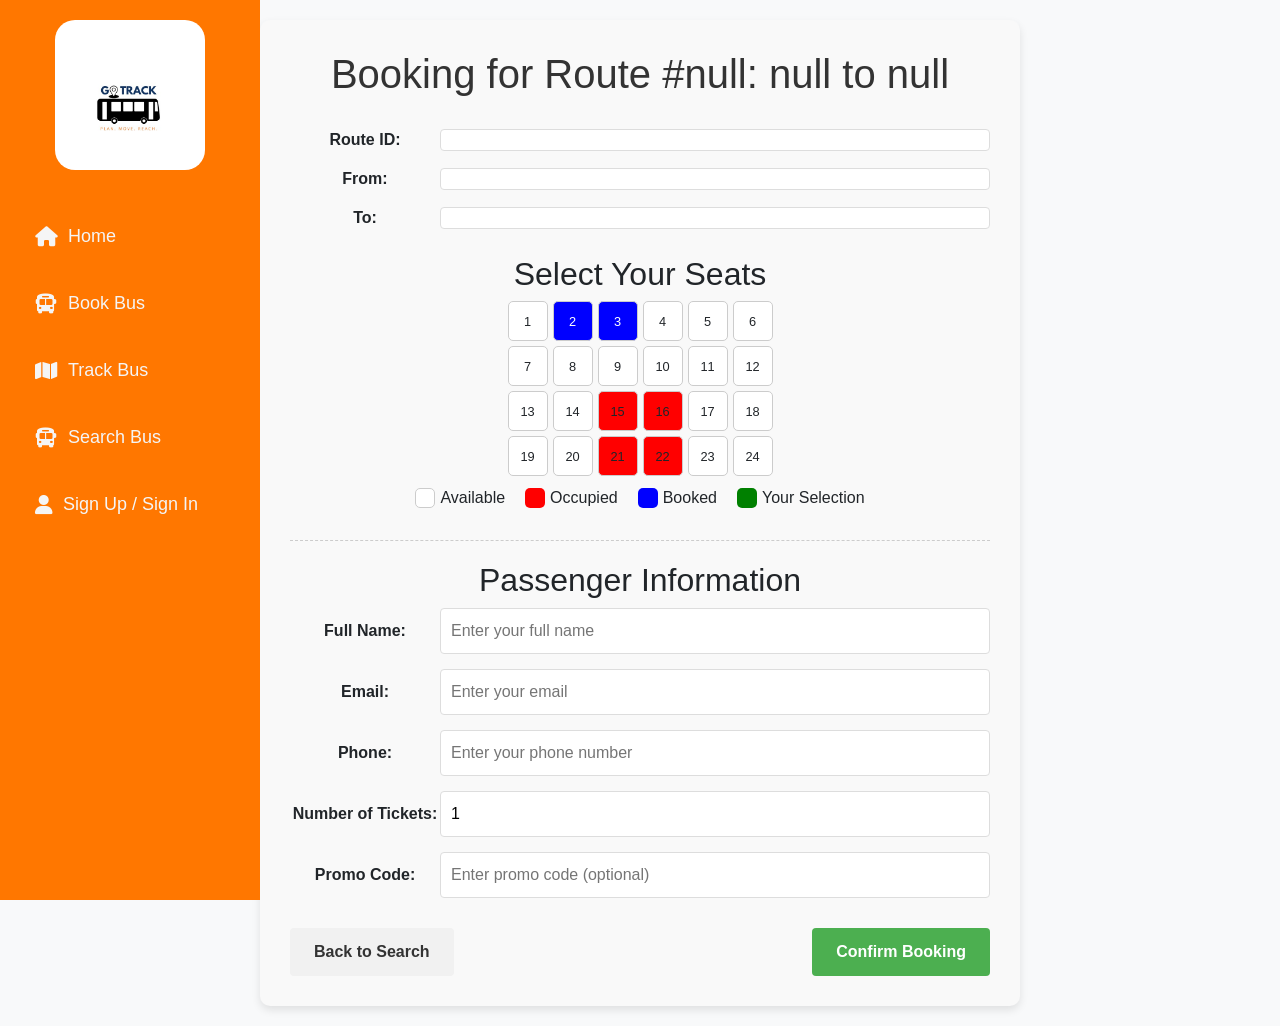
==== frontend/booking.html @ b5db7807 "Initial commit for branch5" ====
<!DOCTYPE html>
<html lang="en">
<head>
    <meta charset="UTF-8">
    <meta name="viewport" content="width=device-width, initial-scale=1.0">
    <title>GoTrack - Booking</title>
    <link href="https://cdn.jsdelivr.net/npm/bootstrap@5.3.0/dist/css/bootstrap.min.css" rel="stylesheet">
    <link href="https://cdnjs.cloudflare.com/ajax/libs/font-awesome/6.0.0/css/all.min.css" rel="stylesheet">
    <link rel="stylesheet" href="style.css">
    <style>
        body {
            font-family: Arial, sans-serif;
            max-width: 800px;
            margin: 0 auto;
            padding: 20px;
        }
        h1 {
            text-align: center;
            color: #333;
            margin-bottom: 30px;
        }
        .booking-container {
            background-color: #f9f9f9;
            border-radius: 10px;
            padding: 30px;
            box-shadow: 0 4px 8px rgba(0,0,0,0.1);
        }
        .booking-info {
            margin-bottom: 25px;
        }
        .booking-field {
            display: flex;
            margin-bottom: 15px;
            align-items: center;
        }
        .booking-label {
            width: 150px;
            font-weight: bold;
        }
        .booking-value {
            flex-grow: 1;
            padding: 10px;
            background: #fff;
            border: 1px solid #ddd;
            border-radius: 4px;
        }
        .booking-details {
            margin-top: 30px;
            padding-top: 20px;
            border-top: 1px dashed #ccc;
        }
        .action-buttons {
            display: flex;
            justify-content: space-between;
            margin-top: 30px;
        }
        .button {
            padding: 12px 24px;
            border: none;
            border-radius: 4px;
            font-weight: bold;
            cursor: pointer;
        }
        .confirm-btn {
            background-color: #4CAF50;
            color: white;
        }
        .back-btn {
            background-color: #f1f1f1;
            color: #333;
        }
        .sidebar ul a{
        text-decoration: none;
        }

        /* Styles for the bus seat UI */
        .bus-container {
            display: flex;
            flex-direction: column;
            align-items: center;
            margin-bottom: 20px;
        }

        .seats {
            display: grid;
            grid-template-columns: repeat(6, 40px); /* Adjust number of columns as needed */
            grid-gap: 5px;
            margin-bottom: 10px;
        }

        .seat {
            width: 40px;
            height: 40px;
            border: 1px solid #ccc;
            border-radius: 5px;
            display: flex;
            justify-content: center;
            align-items: center;
            cursor: pointer;
            font-size: 0.8em;
        }

        .seat.available {
            background-color: white;
        }

        .seat.occupied {
            background-color: red;
            cursor: not-allowed;
        }

        .seat.booked {
            background-color: blue;
            cursor: not-allowed;
            color: white;
        }

        .seat.selected {
            background-color: green;
            color: white;
        }

        .seat-legend {
            display: flex;
            justify-content: center;
            gap: 20px;
        }

        .legend-item {
            display: flex;
            align-items: center;
        }

        .legend-color {
            width: 20px;
            height: 20px;
            border-radius: 5px;
            margin-right: 5px;
        }

        .legend-available .legend-color {
            background-color: white;
            border: 1px solid #ccc;
        }

        .legend-occupied .legend-color {
            background-color: red;
        }

        .legend-booked .legend-color {
            background-color: blue;
        }

        .legend-selected .legend-color {
            background-color: green;
        }
    </style>
</head>
<body>
    <div class="sidebar">
        <h3><img src="logo.jpg" alt="GoTrack"></h3>
        <ul>
            <li>
                <a href="index.html">
                    <i class="fas fa-home"></i> Home
                </a>
            </li>
            <li>
                <i class="fas fa-bus"></i> Book Bus
            </li>
            <li><i class="fas fa-map"></i> Track Bus</li>
            <li>
                <a href="Search.html">
                    <i class="fas fa-bus"></i> Search Bus
                </a>
            </li>
            <li><i class="fas fa-user" ></i> Sign Up / Sign In</li>
        </ul>
    </div>
    <div class="booking-container">
        <h1 id="bookingTitle">Booking Details</h1>

        <div class="booking-info">
            <div class="booking-field">
                <div class="booking-label">Route ID:</div>
                <div id="routeId" class="booking-value"></div>
            </div>

            <div class="booking-field">
                <div class="booking-label">From:</div>
                <div id="fromLocation" class="booking-value"></div>
            </div>

            <div class="booking-field">
                <div class="booking-label">To:</div>
                <div id="toLocation" class="booking-value"></div>
            </div>
        </div>

        <!-- Bus Seat UI -->
        <div class="bus-container">
            <h2>Select Your Seats</h2>
            <div class="seats" id="busSeats">
                <!-- Seats will be generated here -->
            </div>

            <div class="seat-legend">
                <div class="legend-item legend-available">
                    <div class="legend-color"></div> Available
                </div>
                <div class="legend-item legend-occupied">
                    <div class="legend-color"></div> Occupied
                </div>
                <div class="legend-item legend-booked">
                    <div class="legend-color"></div> Booked
                </div>
                <div class="legend-item legend-selected">
                    <div class="legend-color"></div> Your Selection
                </div>
            </div>
        </div>

        <div class="booking-details">
            <h2>Passenger Information</h2>

            <div class="booking-field">
                <div class="booking-label">Full Name:</div>
                <input type="text" class="booking-value" placeholder="Enter your full name">
            </div>

            <div class="booking-field">
                <div class="booking-label">Email:</div>
                <input type="email" class="booking-value" placeholder="Enter your email">
            </div>

            <div class="booking-field">
                <div class="booking-label">Phone:</div>
                <input type="tel" class="booking-value" placeholder="Enter your phone number">
            </div>

            <div class="booking-field">
                <div class="booking-label">Number of Tickets:</div>
                <input type="number" class="booking-value" min="1" value="1" id="numTickets">
            </div>

            <div class="booking-field">
                <div class="booking-label">Promo Code:</div>
                <input type="text" class="booking-value" placeholder="Enter promo code (optional)">
            </div>
        </div>

        <div class="action-buttons">
            <button class="button back-btn" onclick="goBack()">Back to Search</button>
            <button class="button confirm-btn" onclick="confirmBooking()">Confirm Booking</button>
        </div>
    </div>

    <script>
        // Function to get URL parameters
        function getUrlParams() {
            const queryString = window.location.search;
            const urlParams = new URLSearchParams(queryString);
            return {
                id: urlParams.get('id'),
                from: urlParams.get('from'),
                to: urlParams.get('to')
            };
        }

        // Function to load route data
        function loadRouteData() {
            const params = getUrlParams();

            // Set the page title with route information
            document.title = `Booking: ${params.from} to ${params.to}`;

            // Set the heading with route ID and locations
            document.getElementById('bookingTitle').textContent =
                `Booking for Route #${params.id}: ${params.from} to ${params.to}`;

            // Fill in the route information
            document.getElementById('routeId').textContent = params.id;
            document.getElementById('fromLocation').textContent = params.from;
            document.getElementById('toLocation').textContent = params.to;
        }

        // Function to go back to search page
        function goBack() {
            window.location.href = 'index.html';
        }


        //Bus Seat Selection Logic
        const busSeatsContainer = document.getElementById('busSeats');
        let selectedSeats = JSON.parse(localStorage.getItem('selectedSeats')) || [];
        let bookedSeats = JSON.parse(localStorage.getItem('bookedSeats')) || [2, 3]; //Example booked seats
        let occupiedSeats = JSON.parse(localStorage.getItem('occupiedSeats')) || [15, 16, 21, 22]; //Example occupied seats
        const totalSeats = 24; // Total number of seats in the bus

        function generateSeats() {
            for (let i = 1; i <= totalSeats; i++) {
                const seat = document.createElement('div');
                seat.classList.add('seat');
                seat.textContent = i; // Seat Number

                if (occupiedSeats.includes(i)) {
                    seat.classList.add('occupied');
                } else if (bookedSeats.includes(i)) {
                    seat.classList.add('booked');
                } else if (selectedSeats.includes(i)) {
                    seat.classList.add('selected');
                    seat.classList.remove('available');
                } else {
                    seat.classList.add('available');
                }

                seat.addEventListener('click', () => toggleSeat(i, seat));


                busSeatsContainer.appendChild(seat);
            }
        }


       function toggleSeat(seatNumber, seatElement) {
            const numTickets = parseInt(document.getElementById('numTickets').value);

            if (occupiedSeats.includes(seatNumber) || bookedSeats.includes(seatNumber)) {
                // Do nothing if the seat is occupied or booked
                return;
            }

            if (selectedSeats.length < numTickets || selectedSeats.includes(seatNumber)) {

                if (selectedSeats.includes(seatNumber)) {
                    // Deselect seat
                    selectedSeats = selectedSeats.filter(seat => seat !== seatNumber);
                    seatElement.classList.remove('selected');
                    seatElement.classList.add('available'); // Revert to available style

                } else {
                    // Select seat
                    selectedSeats.push(seatNumber);
                    seatElement.classList.remove('available'); // Remove available style
                    seatElement.classList.add('selected');
                }
            } else {
                alert(`You can only select up to ${numTickets} seats.`);
            }

            // Update local storage
            localStorage.setItem('selectedSeats', JSON.stringify(selectedSeats));
        }

        function confirmBooking() {
            if (selectedSeats.length === 0) {
                alert('Please select at least one seat before confirming.');
                return;
            }

            //Here you'd handle the actual booking process
            alert(`Booking confirmed for seats: ${selectedSeats.join(', ')}`);

            // Optionally, update the UI to show these seats as booked
            selectedSeats.forEach(seatNumber => {
                const seatElement = document.querySelector(`#busSeats div:nth-child(${seatNumber})`);
                seatElement.classList.remove('selected', 'available');
                seatElement.classList.add('booked');
                seatElement.removeEventListener('click', () => toggleSeat(seatNumber, seatElement));
            });

            // Move selected seats to booked seats
            bookedSeats = bookedSeats.concat(selectedSeats);
            selectedSeats = [];

            // Update local storage
            localStorage.setItem('selectedSeats', JSON.stringify(selectedSeats));
            localStorage.setItem('bookedSeats', JSON.stringify(bookedSeats));
            updateSeatClasses();

            // Clear the selected seats array
            selectedSeats = [];
        }

         function updateSeatClasses() {
            const seats = document.querySelectorAll('.seat');
            seats.forEach((seat, index) => {
                const seatNumber = index + 1;
                seat.classList.remove('available', 'selected', 'booked', 'occupied');

                if (occupiedSeats.includes(seatNumber)) {
                    seat.classList.add('occupied');
                    seat.removeEventListener('click', () => toggleSeat(seatNumber, seat)); // Remove click listener
                } else if (bookedSeats.includes(seatNumber)) {
                    seat.classList.add('booked');
                    seat.removeEventListener('click', () => toggleSeat(seatNumber, seat)); // Remove click listener
                } else if (selectedSeats.includes(seatNumber)) {
                    seat.classList.add('selected');
                } else {
                    seat.classList.add('available');
                }
            });
        }

        // Load route data when page loads
        window.onload = () => {
            loadRouteData();
            generateSeats();
        };
    </script>
</body>
</html>
---- frontend/style.css ----
/* ---------- Global Styles ---------- */
body {
    margin: 0;
    font-family: Poppins, Arial, sans-serif;
    background: #f9f9f9;
}

.hidden {
    display: none;
}

img {
    max-width: 100%;
    border-radius: 20px;
}

/* ---------- Sidebar ---------- */
.sidebar {
    height: 100vh;
    width: 260px;
    position: fixed;
    left: 0;
    top: 0;
    background: #ff7700; /* GoTrack Orange */
    color: white;
    padding: 20px;
    transition: all 0.3s ease;
}

.sidebar h3 img {
    width: 150px;
    margin-bottom: 30px;
}

.sidebar ul {
    list-style: none;
    padding: 0;
}
.sidebar ul li {
    padding: 15px;
    margin-bottom: 10px;
    cursor: pointer;
    font-size: 18px;
    display: flex;
    align-items: center;
    gap: 10px;
    transition: 0.3s;
    color: #f5f5f5;
}

.sidebar ul li a{
    cursor: pointer;
    display: flex;
    align-items: center;
    gap: 10px;
    transition: 0.3s;
    color: #f5f5f5;
}

.sidebar ul li:hover {
    background: #FFC107;
    color: #ff7700;
    border-radius: 10px;
}

.sidebar ul li i {
    font-size: 20px;
}

/* ---------- Navbar ---------- */
.navbar {
    position: fixed;
    top: 0;
    left: 260px;
    right: 0;
    background: white;
    box-shadow: 0 0 10px rgba(0, 0, 0, 0.1);
    padding: 15px;
    display: flex;
    justify-content: space-between;
    align-items: center;
    z-index: 10;
}

.navbar .username {
    color: #ff7700;
    font-weight: bold;
}

.navbar button {
    background: #ff7700;
    color: white;
    border: none;
    padding: 10px 20px;
    border-radius: 5px;
    cursor: pointer;
    transition: background 0.3s;
}

.navbar button:hover {
    background: #ff5500;
}

/* ---------- Main Content ---------- */
.main-content {
    margin-left: 260px;
    padding: 20px;
    min-height: 100vh;
    transition: margin-left 0.3s ease;
}



/* ---------- Footer ---------- */
.footer-container {
    display: flex;
    margin-left: 250px;
    padding: 20px;
    background: #fefefe; /* Footer Orange */
    color: rgb(2, 2, 2);
}

.footer-section h3 {
    margin-bottom: 10px;
}

.footer-section{
    margin-left: 90px;
}
.footer-section a {
    color: white;
    text-decoration: none;
    display: block;
    margin: 5px 0;
    transition: 0.3s;
    
}

.footer-section a:hover {
    text-decoration: underline;
    color: #ffffff; /* Gold Hover */
}

/* ---------- Auth Page ---------- */
.auth-container {
    max-width: 400px;
    margin: 70px auto;
    padding: 30px;
    background: #ffffff;
    box-shadow: 0 0 10px rgba(0, 0, 0, 0.2);
    border-radius: 25px;
    text-align: center;
    animation: fadeIn 0.8s ease-in-out;
}

.auth-container h2 {
    font-size: 32px;
    color: #1d3557;
    margin-bottom: 30px;
    font-weight: bold;
    letter-spacing: 1px;
}

.form-group {
    margin-bottom: 25px;
    text-align: left;
}

.form-group label {
    font-weight: bold;
    margin-bottom: 10px;
    display: block;
    color: #333333;
}

.form-control {
    width: 100%;
    padding: 14px;
    border: 1px solid #ced4da;
    border-radius: 12px;
    transition: 0.3s;
}

.form-control:focus {
    border: 1px solid #ff7700;
    box-shadow: 0 0 12px rgba(255, 119, 0, 0.5);
    outline: none;
}

button[type='submit'] {
    background: #ff7700;
    color: white;
    padding: 14px;
    border: none;
    border-radius: 12px;
    font-weight: bold;
    cursor: pointer;
    transition: background 0.3s ease;
}

button[type='submit']:hover {
    background: #ff5500;
}

button[disabled] {
    opacity: 0.7;
    cursor: not-allowed;
}

.signup-link {
    color: #ff7700;
    cursor: pointer;
    text-decoration: underline;
    font-weight: bold;
}

.signup-link:hover {
    color: #ff5500;
}

/* ---------- Loading Animation ---------- */
.loading {
    text-align: center;
    padding: 20px;
}

.loading img {
    width: 80px;
    animation: spin 2s linear infinite;
}

@keyframes spin {
    0% {
        transform: rotate(0);
    }
    100% {
        transform: rotate(360deg);
    }
}

/* ---------- Success Message ---------- */
.success-message {
    padding: 20px;
    background: #28a745;
    color: white;
    text-align: center;
    border-radius: 5px;
    margin: 20px auto;
    box-shadow: 0 12px 24px rgba(0, 0, 0, 0.2);
}

.error-message {
    color: red;
    text-align: center;
    font-size: 20px;
}

/* ---------- Fade In Animation ---------- */
@keyframes fadeIn {
    from {
        opacity: 0;
        transform: translateY(-20px);
    }
    to {
        opacity: 1;
        transform: translateY(0);
    }
}



/* General Styling */
body {
    font-family: 'Arial', sans-serif;
    margin: 0;
    padding: 0;
    background-color: #f8f9fa;
    text-align: center;
}

/* Stats Section */
.stats {
    display: flex;
    justify-content: center;
    gap: 20px;
    flex-wrap: wrap;
    margin: 40px 0;
}

.stat-card {
    background: white;
    padding: 20px;
    border-radius: 10px;
    box-shadow: 0 4px 8px rgba(0, 0, 0, 0.1);
    display: flex;
    align-items: center;
    gap: 15px;
    min-width: 250px;
    transition: transform 0.3s ease, box-shadow 0.3s ease;
}

.stat-card:hover {
    transform: translateY(-5px);
    box-shadow: 0 6px 12px rgba(0, 0, 0, 0.15);
}

.stat-icon {
    font-size: 2rem;
    padding: 15px;
    border-radius: 50%;
    color: white;
}

.stat-orange {
    background-color: #ff9800;
}

.stat-blue {
    background-color: #007bff;
}

.stat-text h3 {
    margin: 0;
    font-size: 1.8rem;
    color: #333;
}

.stat-text p {
    margin: 5px 0 0;
    color: #666;
    font-size: 1rem;
}

/* Promo Section */
.promo-section {
    text-align: center;
    padding: 40px 20px;
    background: #f5f5f5; /* Light grey to blend with the design */
}

/* Coupon Wrapper */
.promo-cards {
    display: flex;
    justify-content: center;
    gap: 20px;
    flex-wrap: wrap;
}

.promo-card {
    position: relative;
    padding: 20px;
    min-width: 300px;
    border-radius: 12px;
    text-align: center;
    color: #333;
    font-family: Arial, sans-serif;
    font-weight: bold;
    overflow: hidden;
}

/* Coupon Background Colors */
.yellow-promo {
    background: #FFC107;
}

.pink-promo {
    background: #F48FB1;
}

/* Diagonal Stripes Border Effect */
.promo-card::before {
    content: "";
    position: absolute;
    top: 0;
    left: 0;
    width: 100%;
    height: 12px;
    background: repeating-linear-gradient(
        -45deg,
        white,
        white 5px,
        rgba(0, 0, 0, 0.1) 5px,
        rgba(0, 0, 0, 0.1) 10px
    );
    border-radius: 12px 12px 0 0;
}

.promo-card::after {
    content: "";
    position: absolute;
    bottom: 0;
    left: 0;
    width: 100%;
    height: 12px;
    background: repeating-linear-gradient(
        -45deg,
        white,
        white 5px,
        rgba(0, 0, 0, 0.1) 5px,
        rgba(0, 0, 0, 0.1) 10px
    );
    border-radius: 0 0 12px 12px;
}

/* Coupon Label */
.promo-label {
    background: rgba(0, 0, 0, 0.2);
    color: black;
    font-size: 0.9rem;
    padding: 5px 10px;
    border-radius: 5px;
    display: inline-block;
    margin-bottom: 10px;
}

/* Promo Text */
.promo-title {
    font-size: 2rem;
    font-weight: bold;
    margin: 5px 0;
}

.promo-text {
    font-size: 1.2rem;
}

/* Small text */
small {
    font-size: 0.9rem;
    color: #444;
}

/* Offers Button */
.see-offers-btn {
    background: #4CAF50;
    color: white;
    border: none;
    padding: 12px 20px;
    font-size: 1.2rem;
    border-radius: 8px;
    cursor: pointer;
    margin-top: 20px;
    transition: background 0.3s ease, transform 0.3s ease;
}

.see-offers-btn:hover {
    background: #388E3C;
    transform: scale(1.05);
}

/* Responsive */
@media (max-width: 768px) {
    .promo-cards {
        flex-direction: column;
        align-items: center;
    }
}
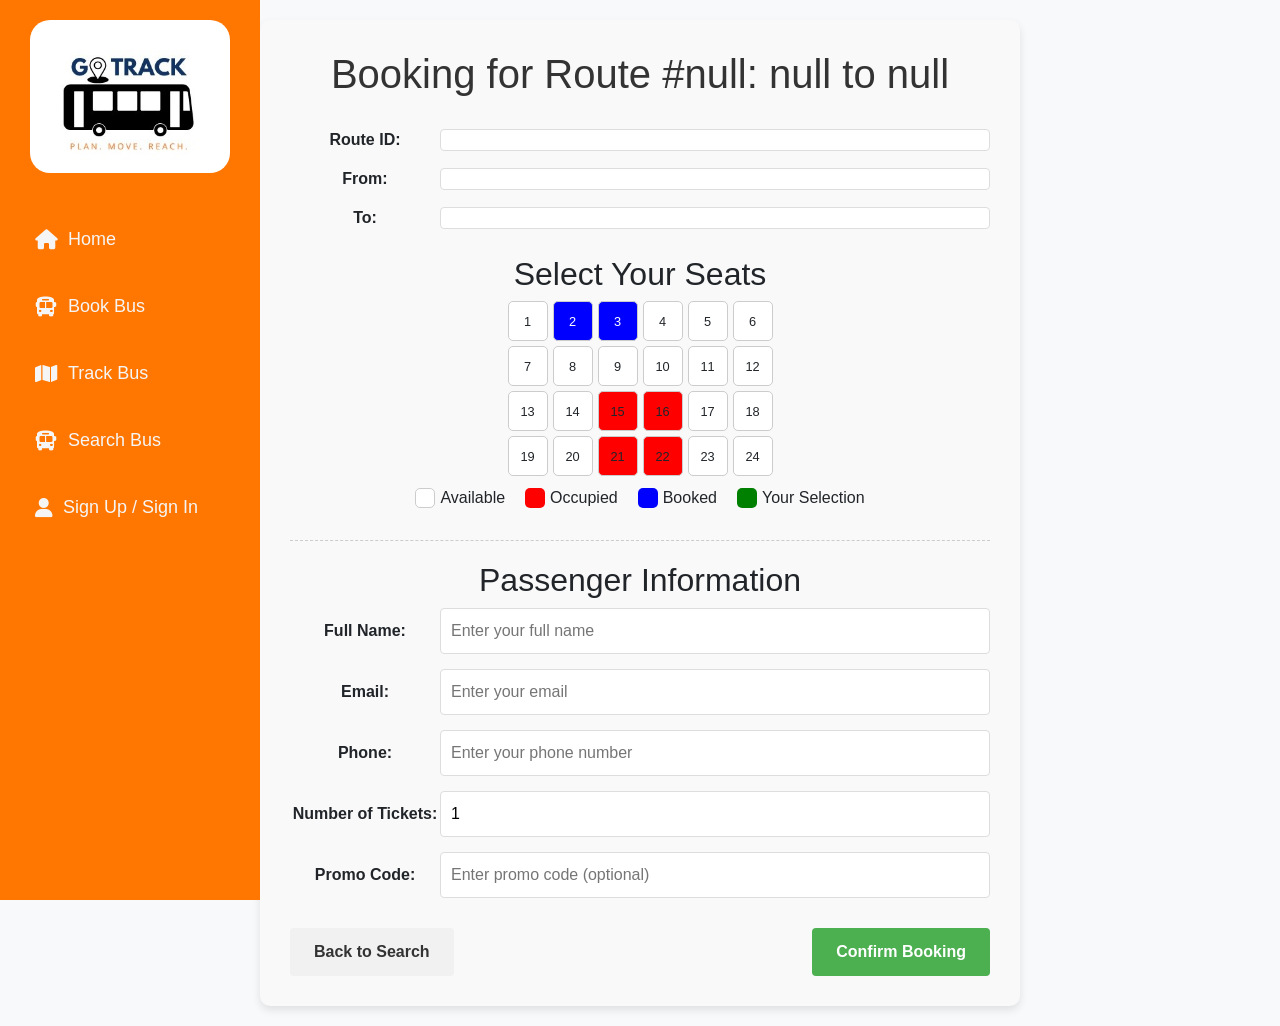
==== commit cc0bb82f: "chummah onnu panniruken" ====
--- a/frontend/booking.html
+++ b/frontend/booking.html
@@ -154,6 +154,10 @@
         .legend-selected .legend-color {
             background-color: green;
         }
+        .sidebar h3 img {
+    width: 200px; /* Adjust size as needed */
+    height: auto; /* Maintain aspect ratio */
+}
     </style>
 </head>
 <body>
--- a/frontend/style.css
+++ b/frontend/style.css
@@ -455,3 +455,26 @@
         align-items: center;
     }
 }
+
+
+.container {
+    display: flex;
+    gap: 20px; /* Spacing between cards */
+}
+
+.card {
+    width: 250px;
+    padding: 20px;
+    background: linear-gradient(135deg, #007bff, #0056b3);
+    color: white;
+    text-align: center;
+    border-radius: 10px;
+    box-shadow: 0 4px 6px rgba(0, 0, 0, 0.1);
+    transition: transform 0.3s ease, box-shadow 0.3s ease;
+    cursor: pointer;
+}
+
+.card:hover {
+    transform: scale(1.1);
+    box-shadow: 0 8px 16px rgba(0, 0, 0, 0.2);
+}
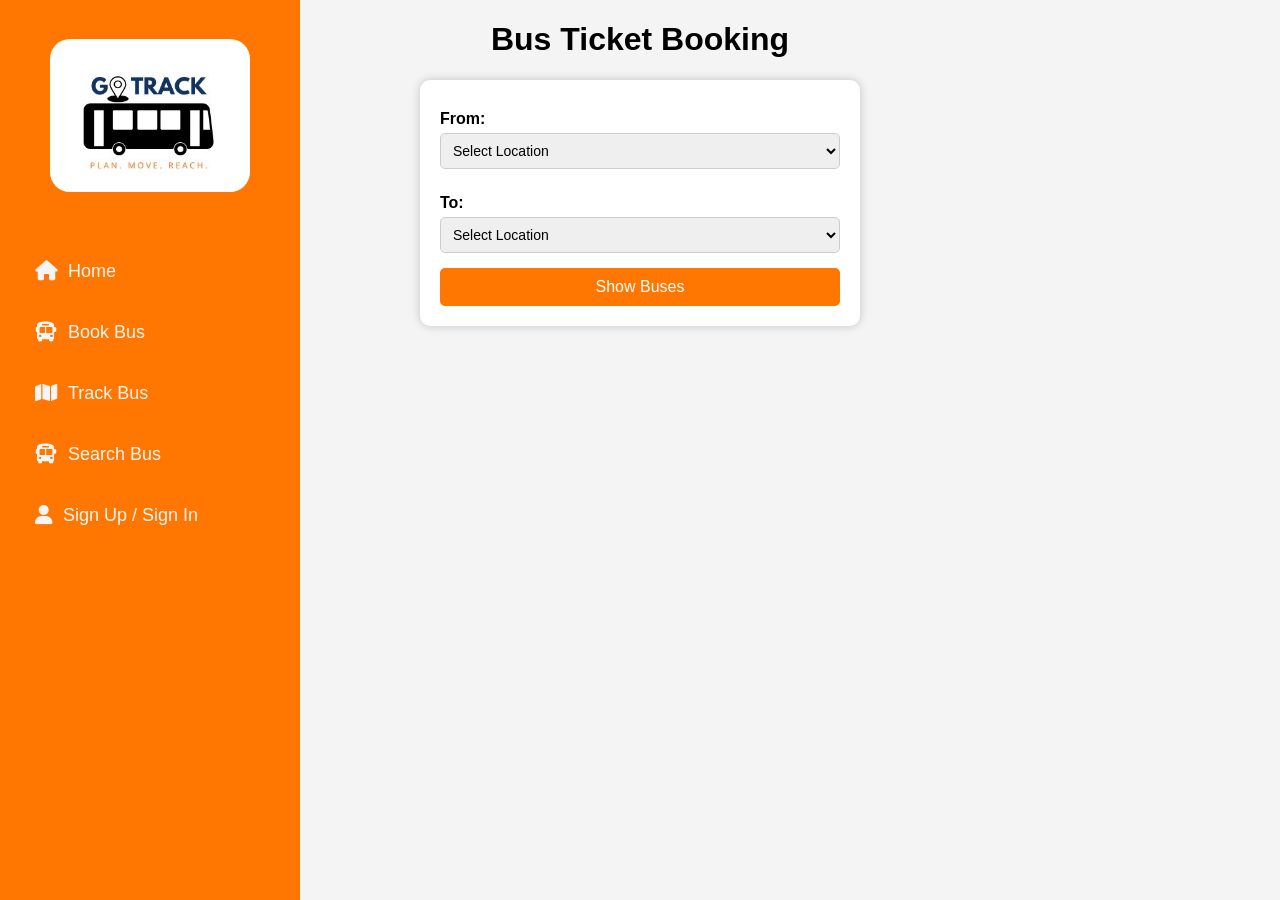
==== commit 270aff4f: "added maps with carbon foot printing" ====
--- a/frontend/booking.html
+++ b/frontend/booking.html
@@ -3,414 +3,188 @@
 <head>
     <meta charset="UTF-8">
     <meta name="viewport" content="width=device-width, initial-scale=1.0">
-    <title>GoTrack - Booking</title>
-    <link href="https://cdn.jsdelivr.net/npm/bootstrap@5.3.0/dist/css/bootstrap.min.css" rel="stylesheet">
-    <link href="https://cdnjs.cloudflare.com/ajax/libs/font-awesome/6.0.0/css/all.min.css" rel="stylesheet">
+    <title>Bus Ticket Booking</title>
     <link rel="stylesheet" href="style.css">
+    <link rel="stylesheet" href="https://cdnjs.cloudflare.com/ajax/libs/font-awesome/6.0.0/css/all.min.css">
     <style>
         body {
             font-family: Arial, sans-serif;
-            max-width: 800px;
-            margin: 0 auto;
+            text-align: center;
+            margin: 20px;
+            background-color: #f4f4f4;
+        }
+
+        .form-container {
+            background: white;
             padding: 20px;
+            border-radius: 10px;
+            box-shadow: 0px 0px 10px rgba(0, 0, 0, 0.2);
+            width: 400px;
+            margin: 20px auto;
+            text-align: left;
         }
-        h1 {
-            text-align: center;
-            color: #333;
-            margin-bottom: 30px;
-        }
-        .booking-container {
-            background-color: #f9f9f9;
-            border-radius: 10px;
-            padding: 30px;
-            box-shadow: 0 4px 8px rgba(0,0,0,0.1);
-        }
-        .booking-info {
-            margin-bottom: 25px;
-        }
-        .booking-field {
-            display: flex;
-            margin-bottom: 15px;
-            align-items: center;
-        }
-        .booking-label {
-            width: 150px;
+
+        label {
+            display: block;
+            margin: 10px 0 5px;
             font-weight: bold;
         }
-        .booking-value {
-            flex-grow: 1;
+
+        select, input {
+            padding: 8px;
+            width: 100%;
+            margin-bottom: 15px;
+            border: 1px solid #ccc;
+            border-radius: 5px;
+            font-size: 14px;
+        }
+
+        button {
+    background: #ff7700;
+   
+            color: white;
+            border: none;
             padding: 10px;
-            background: #fff;
-            border: 1px solid #ddd;
-            border-radius: 4px;
+            width: 100%;
+            cursor: pointer;
+            border-radius: 5px;
+            font-size: 16px;
         }
-        .booking-details {
-            margin-top: 30px;
-            padding-top: 20px;
-            border-top: 1px dashed #ccc;
+
+        button:hover {
+            background-color: #0056b3;
         }
-        .action-buttons {
+
+        .bus-list {
+            margin-top: 20px;
+            background: white;
+            padding: 15px;
+            border-radius: 10px;
+            box-shadow: 0px 0px 10px rgba(0, 0, 0, 0.2);
+            width: 400px;
+            margin: auto;
+        }
+
+        .bus-item {
             display: flex;
             justify-content: space-between;
-            margin-top: 30px;
-        }
-        .button {
-            padding: 12px 24px;
-            border: none;
-            border-radius: 4px;
-            font-weight: bold;
-            cursor: pointer;
-        }
-        .confirm-btn {
-            background-color: #4CAF50;
-            color: white;
-        }
-        .back-btn {
-            background-color: #f1f1f1;
-            color: #333;
-        }
-        .sidebar ul a{
-        text-decoration: none;
+            align-items: center;
+            padding: 10px;
+            border-bottom: 1px solid #ddd;
         }
 
-        /* Styles for the bus seat UI */
-        .bus-container {
-            display: flex;
-            flex-direction: column;
-            align-items: center;
-            margin-bottom: 20px;
+        .bus-item:last-child {
+            border-bottom: none;
         }
 
-        .seats {
-            display: grid;
-            grid-template-columns: repeat(6, 40px); /* Adjust number of columns as needed */
-            grid-gap: 5px;
-            margin-bottom: 10px;
+        .book-btn {
+            background-color: #28a745;
+            padding: 5px 10px;
+            cursor: pointer;
+            border-radius: 5px;
+            font-size: 14px;
         }
 
-        .seat {
-            width: 40px;
-            height: 40px;
-            border: 1px solid #ccc;
-            border-radius: 5px;
-            display: flex;
-            justify-content: center;
-            align-items: center;
-            cursor: pointer;
-            font-size: 0.8em;
+        .book-btn:hover {
+            background-color: #218838;
         }
-
-        .seat.available {
-            background-color: white;
-        }
-
-        .seat.occupied {
-            background-color: red;
-            cursor: not-allowed;
-        }
-
-        .seat.booked {
-            background-color: blue;
-            cursor: not-allowed;
-            color: white;
-        }
-
-        .seat.selected {
-            background-color: green;
-            color: white;
-        }
-
-        .seat-legend {
-            display: flex;
-            justify-content: center;
-            gap: 20px;
-        }
-
-        .legend-item {
-            display: flex;
-            align-items: center;
-        }
-
-        .legend-color {
-            width: 20px;
-            height: 20px;
-            border-radius: 5px;
-            margin-right: 5px;
-        }
-
-        .legend-available .legend-color {
-            background-color: white;
-            border: 1px solid #ccc;
-        }
-
-        .legend-occupied .legend-color {
-            background-color: red;
-        }
-
-        .legend-booked .legend-color {
-            background-color: blue;
-        }
-
-        .legend-selected .legend-color {
-            background-color: green;
-        }
-        .sidebar h3 img {
-    width: 200px; /* Adjust size as needed */
-    height: auto; /* Maintain aspect ratio */
-}
     </style>
 </head>
 <body>
     <div class="sidebar">
         <h3><img src="logo.jpg" alt="GoTrack"></h3>
         <ul>
-            <li>
-                <a href="index.html">
-                    <i class="fas fa-home"></i> Home
-                </a>
-            </li>
-            <li>
-                <i class="fas fa-bus"></i> Book Bus
-            </li>
-            <li><i class="fas fa-map"></i> Track Bus</li>
-            <li>
-                <a href="Search.html">
-                    <i class="fas fa-bus"></i> Search Bus
-                </a>
-            </li>
-            <li><i class="fas fa-user" ></i> Sign Up / Sign In</li>
+            <li><a href="index.php"><i class="fas fa-home"></i> Home</a></li>
+            <li><a href="#"><i class="fas fa-bus"></i> Book Bus</a></li>
+            <li><a href="map.php"><i class="fas fa-map"></i> Track Bus</a></li>
+            <li><a href="Search.html"><i class="fas fa-bus"></i> Search Bus</a></li>            
+            <li><a href="signin.html"><i class="fas fa-user"></i> Sign Up / Sign In</a></li>
         </ul>
     </div>
-    <div class="booking-container">
-        <h1 id="bookingTitle">Booking Details</h1>
+    <h1>Bus Ticket Booking</h1>
 
-        <div class="booking-info">
-            <div class="booking-field">
-                <div class="booking-label">Route ID:</div>
-                <div id="routeId" class="booking-value"></div>
-            </div>
+    <div class="form-container">
+        <label for="fromLocation">From:</label>
+        <select id="fromLocation"></select>
 
-            <div class="booking-field">
-                <div class="booking-label">From:</div>
-                <div id="fromLocation" class="booking-value"></div>
-            </div>
+        <label for="toLocation">To:</label>
+        <select id="toLocation"></select>
 
-            <div class="booking-field">
-                <div class="booking-label">To:</div>
-                <div id="toLocation" class="booking-value"></div>
-            </div>
-        </div>
+        <button onclick="showBuses()">Show Buses</button>
+    </div>
 
-        <!-- Bus Seat UI -->
-        <div class="bus-container">
-            <h2>Select Your Seats</h2>
-            <div class="seats" id="busSeats">
-                <!-- Seats will be generated here -->
-            </div>
-
-            <div class="seat-legend">
-                <div class="legend-item legend-available">
-                    <div class="legend-color"></div> Available
-                </div>
-                <div class="legend-item legend-occupied">
-                    <div class="legend-color"></div> Occupied
-                </div>
-                <div class="legend-item legend-booked">
-                    <div class="legend-color"></div> Booked
-                </div>
-                <div class="legend-item legend-selected">
-                    <div class="legend-color"></div> Your Selection
-                </div>
-            </div>
-        </div>
-
-        <div class="booking-details">
-            <h2>Passenger Information</h2>
-
-            <div class="booking-field">
-                <div class="booking-label">Full Name:</div>
-                <input type="text" class="booking-value" placeholder="Enter your full name">
-            </div>
-
-            <div class="booking-field">
-                <div class="booking-label">Email:</div>
-                <input type="email" class="booking-value" placeholder="Enter your email">
-            </div>
-
-            <div class="booking-field">
-                <div class="booking-label">Phone:</div>
-                <input type="tel" class="booking-value" placeholder="Enter your phone number">
-            </div>
-
-            <div class="booking-field">
-                <div class="booking-label">Number of Tickets:</div>
-                <input type="number" class="booking-value" min="1" value="1" id="numTickets">
-            </div>
-
-            <div class="booking-field">
-                <div class="booking-label">Promo Code:</div>
-                <input type="text" class="booking-value" placeholder="Enter promo code (optional)">
-            </div>
-        </div>
-
-        <div class="action-buttons">
-            <button class="button back-btn" onclick="goBack()">Back to Search</button>
-            <button class="button confirm-btn" onclick="confirmBooking()">Confirm Booking</button>
-        </div>
+    <div class="bus-list" id="busList" style="display: none;">
+        <h2>Available Buses</h2>
+        <div id="busesContainer"></div>
     </div>
 
     <script>
-        // Function to get URL parameters
-        function getUrlParams() {
-            const queryString = window.location.search;
-            const urlParams = new URLSearchParams(queryString);
-            return {
-                id: urlParams.get('id'),
-                from: urlParams.get('from'),
-                to: urlParams.get('to')
-            };
+        // Tamil Nadu Districts
+        const tamilNaduDistricts = [
+            "Ariyalur", "Chengalpattu", "Chennai", "Coimbatore", "Cuddalore", 
+            "Dharmapuri", "Dindigul", "Erode", "Kallakurichi", "Kanchipuram", 
+            "Kanyakumari", "Karur", "Krishnagiri", "Madurai", "Nagapattinam", 
+            "Namakkal", "Nilgiris", "Perambalur", "Pudukkottai", "Ramanathapuram", 
+            "Ranipet", "Salem", "Sivaganga", "Tenkasi", "Thanjavur", "Theni", 
+            "Thoothukudi", "Tiruchirappalli", "Tirunelveli", "Tirupattur", 
+            "Tiruppur", "Tiruvallur", "Tiruvannamalai", "Tiruvarur", 
+            "Vellore", "Viluppuram", "Virudhunagar"
+        ];
+
+        function populateDropdown(id) {
+            const dropdown = document.getElementById(id);
+            dropdown.innerHTML = '<option value="">Select Location</option>';
+            tamilNaduDistricts.forEach(district => {
+                let option = document.createElement("option");
+                option.value = district;
+                option.textContent = district;
+                dropdown.appendChild(option);
+            });
         }
 
-        // Function to load route data
-        function loadRouteData() {
-            const params = getUrlParams();
+        function showBuses() {
+            const from = document.getElementById('fromLocation').value;
+            const to = document.getElementById('toLocation').value;
+            const busList = document.getElementById('busList');
+            const busesContainer = document.getElementById('busesContainer');
 
-            // Set the page title with route information
-            document.title = `Booking: ${params.from} to ${params.to}`;
-
-            // Set the heading with route ID and locations
-            document.getElementById('bookingTitle').textContent =
-                `Booking for Route #${params.id}: ${params.from} to ${params.to}`;
-
-            // Fill in the route information
-            document.getElementById('routeId').textContent = params.id;
-            document.getElementById('fromLocation').textContent = params.from;
-            document.getElementById('toLocation').textContent = params.to;
-        }
-
-        // Function to go back to search page
-        function goBack() {
-            window.location.href = 'index.html';
-        }
-
-
-        //Bus Seat Selection Logic
-        const busSeatsContainer = document.getElementById('busSeats');
-        let selectedSeats = JSON.parse(localStorage.getItem('selectedSeats')) || [];
-        let bookedSeats = JSON.parse(localStorage.getItem('bookedSeats')) || [2, 3]; //Example booked seats
-        let occupiedSeats = JSON.parse(localStorage.getItem('occupiedSeats')) || [15, 16, 21, 22]; //Example occupied seats
-        const totalSeats = 24; // Total number of seats in the bus
-
-        function generateSeats() {
-            for (let i = 1; i <= totalSeats; i++) {
-                const seat = document.createElement('div');
-                seat.classList.add('seat');
-                seat.textContent = i; // Seat Number
-
-                if (occupiedSeats.includes(i)) {
-                    seat.classList.add('occupied');
-                } else if (bookedSeats.includes(i)) {
-                    seat.classList.add('booked');
-                } else if (selectedSeats.includes(i)) {
-                    seat.classList.add('selected');
-                    seat.classList.remove('available');
-                } else {
-                    seat.classList.add('available');
-                }
-
-                seat.addEventListener('click', () => toggleSeat(i, seat));
-
-
-                busSeatsContainer.appendChild(seat);
-            }
-        }
-
-
-       function toggleSeat(seatNumber, seatElement) {
-            const numTickets = parseInt(document.getElementById('numTickets').value);
-
-            if (occupiedSeats.includes(seatNumber) || bookedSeats.includes(seatNumber)) {
-                // Do nothing if the seat is occupied or booked
+            if (!from || !to) {
+                alert("Please select both 'From' and 'To' locations.");
                 return;
             }
 
-            if (selectedSeats.length < numTickets || selectedSeats.includes(seatNumber)) {
+            // Example Bus Data
+            const buses = [
+                { id: 1, name: "TNSTC Express", seats: 40, time: "10:00 AM" },
+                { id: 2, name: "KPN Travels", seats: 30, time: "2:00 PM" },
+                { id: 3, name: "Parveen Travels", seats: 25, time: "6:00 PM" }
+            ];
 
-                if (selectedSeats.includes(seatNumber)) {
-                    // Deselect seat
-                    selectedSeats = selectedSeats.filter(seat => seat !== seatNumber);
-                    seatElement.classList.remove('selected');
-                    seatElement.classList.add('available'); // Revert to available style
+            busesContainer.innerHTML = '';
+            buses.forEach(bus => {
+                let busItem = document.createElement('div');
+                busItem.classList.add('bus-item');
+                busItem.innerHTML = `
+                    <span><strong>${bus.name}</strong> - ${bus.time}</span>
+                    <button class="book-btn" onclick="bookBus(${bus.id}, '${from}', '${to}')">Book</button>
+                `;
+                busesContainer.appendChild(busItem);
+            });
 
-                } else {
-                    // Select seat
-                    selectedSeats.push(seatNumber);
-                    seatElement.classList.remove('available'); // Remove available style
-                    seatElement.classList.add('selected');
-                }
-            } else {
-                alert(`You can only select up to ${numTickets} seats.`);
-            }
-
-            // Update local storage
-            localStorage.setItem('selectedSeats', JSON.stringify(selectedSeats));
+            busList.style.display = "block";
         }
 
-        function confirmBooking() {
-            if (selectedSeats.length === 0) {
-                alert('Please select at least one seat before confirming.');
-                return;
-            }
+        function bookBus(busId, from, to) {
+    window.location.href = `seat_selection.html?id=${busId}&from=${from}&to=${to}`;
+}
 
-            //Here you'd handle the actual booking process
-            alert(`Booking confirmed for seats: ${selectedSeats.join(', ')}`);
 
-            // Optionally, update the UI to show these seats as booked
-            selectedSeats.forEach(seatNumber => {
-                const seatElement = document.querySelector(`#busSeats div:nth-child(${seatNumber})`);
-                seatElement.classList.remove('selected', 'available');
-                seatElement.classList.add('booked');
-                seatElement.removeEventListener('click', () => toggleSeat(seatNumber, seatElement));
-            });
-
-            // Move selected seats to booked seats
-            bookedSeats = bookedSeats.concat(selectedSeats);
-            selectedSeats = [];
-
-            // Update local storage
-            localStorage.setItem('selectedSeats', JSON.stringify(selectedSeats));
-            localStorage.setItem('bookedSeats', JSON.stringify(bookedSeats));
-            updateSeatClasses();
-
-            // Clear the selected seats array
-            selectedSeats = [];
-        }
-
-         function updateSeatClasses() {
-            const seats = document.querySelectorAll('.seat');
-            seats.forEach((seat, index) => {
-                const seatNumber = index + 1;
-                seat.classList.remove('available', 'selected', 'booked', 'occupied');
-
-                if (occupiedSeats.includes(seatNumber)) {
-                    seat.classList.add('occupied');
-                    seat.removeEventListener('click', () => toggleSeat(seatNumber, seat)); // Remove click listener
-                } else if (bookedSeats.includes(seatNumber)) {
-                    seat.classList.add('booked');
-                    seat.removeEventListener('click', () => toggleSeat(seatNumber, seat)); // Remove click listener
-                } else if (selectedSeats.includes(seatNumber)) {
-                    seat.classList.add('selected');
-                } else {
-                    seat.classList.add('available');
-                }
-            });
-        }
-
-        // Load route data when page loads
+        // Load dropdowns on page load
         window.onload = () => {
-            loadRouteData();
-            generateSeats();
+            populateDropdown("fromLocation");
+            populateDropdown("toLocation");
         };
     </script>
+
 </body>
 </html>
--- a/frontend/style.css
+++ b/frontend/style.css
@@ -477,4 +477,26 @@
 .card:hover {
     transform: scale(1.1);
     box-shadow: 0 8px 16px rgba(0, 0, 0, 0.2);
+}
+.user-btn {
+    background: #ff7700;
+    color: white;
+    border: none;
+    padding: 10px 20px;
+    margin: 10px;
+    border-radius: 12px;
+    font-weight: bold;
+    cursor: pointer;
+    transition: background 0.3s ease;
+}
+
+.user-btn:hover {
+    background: #ff5500;
+}
+.sidebar ul a{
+    text-decoration: none;
+    }
+    .sidebar h3 img {
+    width: 200px; /* Adjust size as needed */
+    height: auto; /* Maintain aspect ratio */
 }
